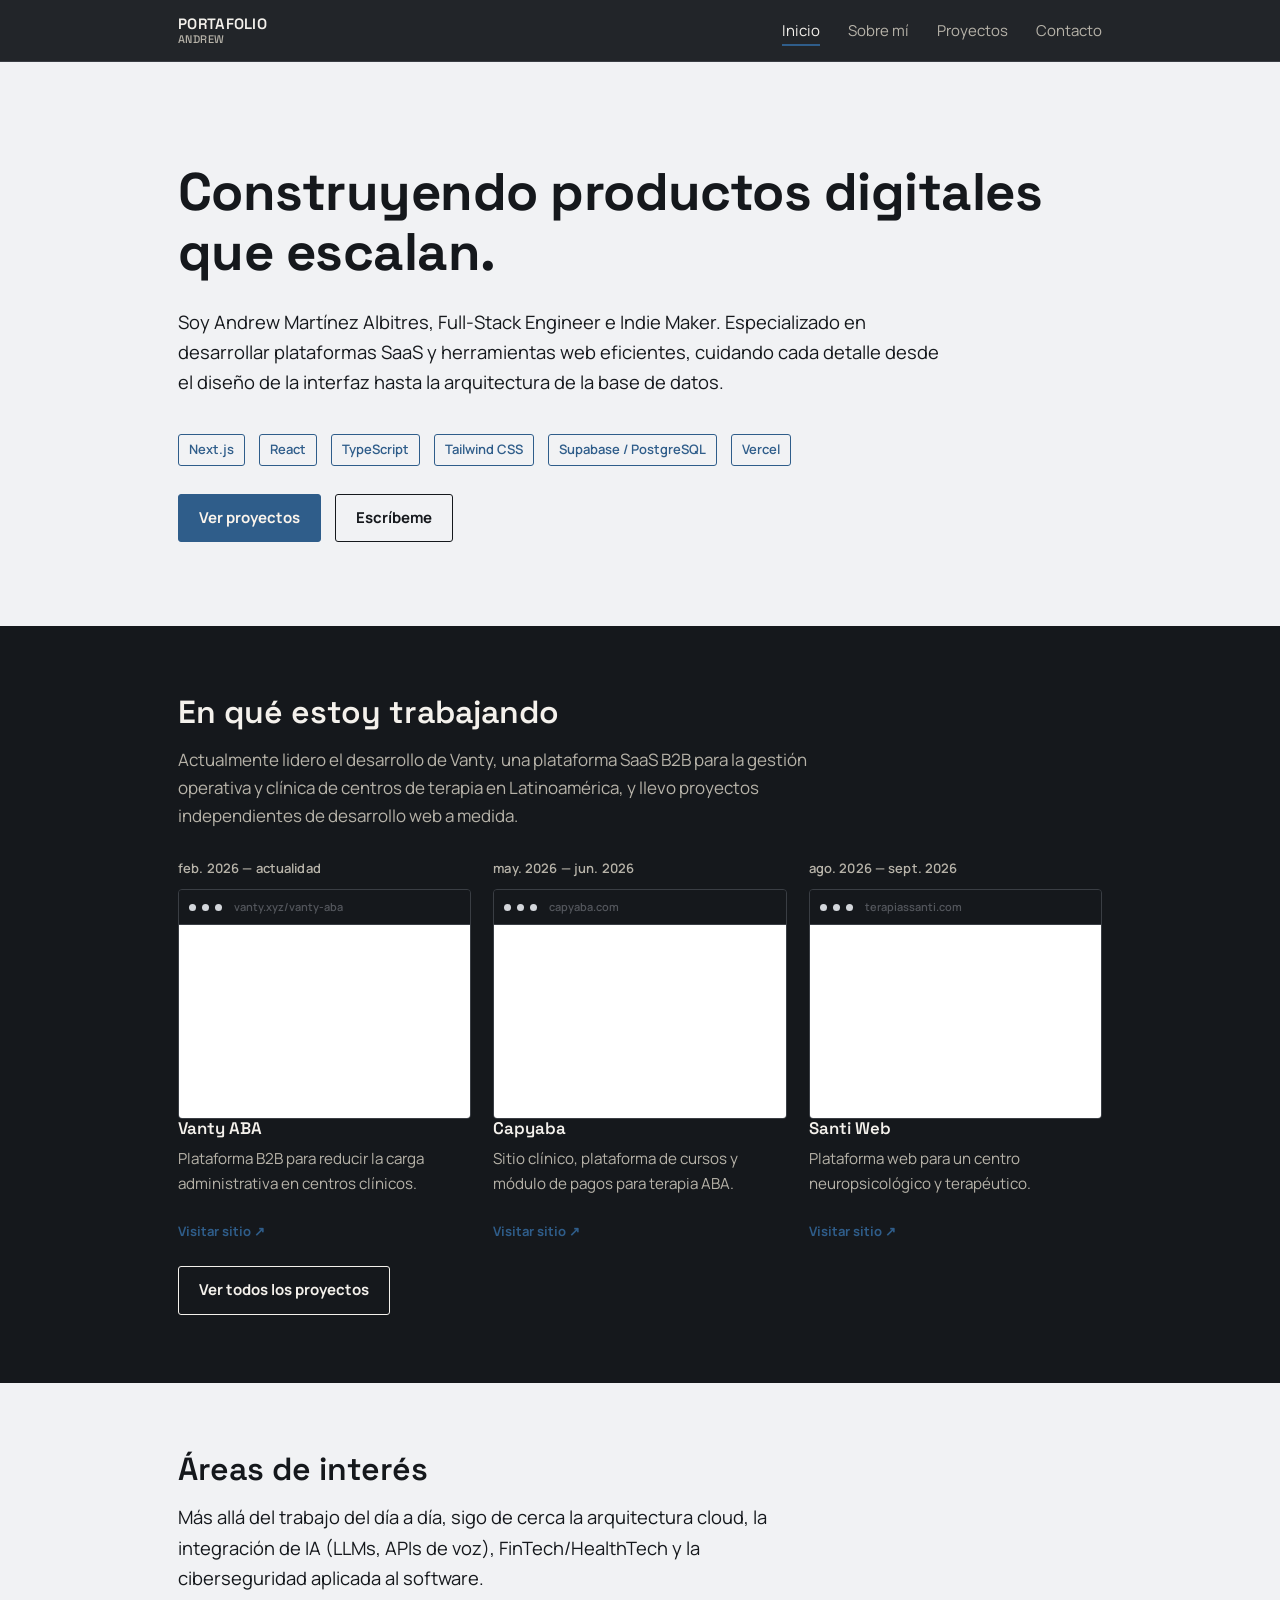
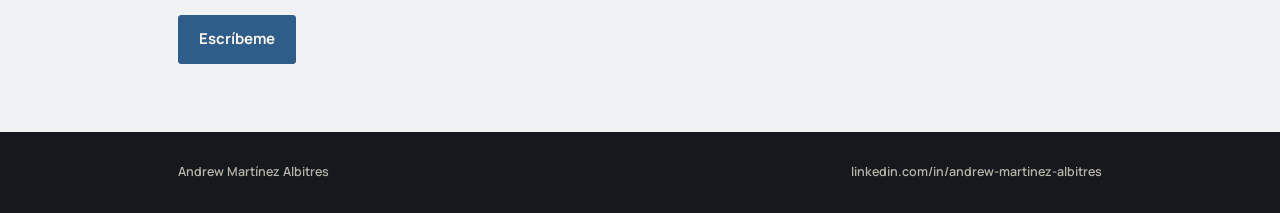
==== index.html @ e46cc7f0 "Primer commit: subiendo portafolio completo" ====
<!DOCTYPE html>
<html lang="es">
<head>
<meta charset="UTF-8">
<meta name="viewport" content="width=device-width, initial-scale=1.0">
<title>Andrew Martínez Albitres — Full-Stack Software Engineer</title>
<meta name="description" content="Portafolio de Andrew Martínez Albitres, Full-Stack Software Engineer especializado en plataformas SaaS, arquitectura de datos e integración de IA.">
<link rel="icon" type="image/png" sizes="512x512" href="img/favicon-512.png">
<link rel="icon" type="image/png" sizes="192x192" href="img/favicon-192.png">
<link rel="icon" type="image/png" sizes="32x32" href="img/favicon-32.png">
<link rel="apple-touch-icon" href="img/favicon-192.png">
<link rel="stylesheet" href="css/style.css">
</head>
<body>

<header class="site-header">
  <div class="nav-row">
    <a class="brand" href="index.html">PORTAFOLIO<span>ANDREW</span></a>
    <button class="nav-toggle" aria-label="Abrir menú" aria-expanded="false">
      <span></span><span></span><span></span>
    </button>
    <ul class="navlinks">
      <li><a href="index.html" aria-current="page">Inicio</a></li>
      <li><a href="sobre-mi.html">Sobre mí</a></li>
      <li><a href="proyectos.html">Proyectos</a></li>
      <li><a href="contacto.html">Contacto</a></li>
    </ul>
  </div>
</header>

<main>
  <section class="tone-paper">
    <div class="wrap hero hero--sin-foto">
      <div class="hero-copy">
        <h1>Construyendo productos digitales que escalan.</h1>
        <p class="lede">Soy Andrew Martínez Albitres, Full-Stack Engineer e Indie Maker. Especializado en desarrollar plataformas SaaS y herramientas web eficientes, cuidando cada detalle desde el diseño de la interfaz hasta la arquitectura de la base de datos.</p>
        <div class="stack-strip">
          <span class="tag">Next.js</span>
          <span class="tag">React</span>
          <span class="tag">TypeScript</span>
          <span class="tag">Tailwind CSS</span>
          <span class="tag">Supabase / PostgreSQL</span>
          <span class="tag">Vercel</span>
        </div>
        <div class="btn-row">
          <a class="btn primary" href="proyectos.html">Ver proyectos</a>
          <a class="btn ghost" href="contacto.html">Escríbeme</a>
        </div>
      </div>
    </div>
  </section>

  <section class="tone-ink">
    <div class="wrap">
      <h2 class="reveal">En qué estoy trabajando</h2>
      <p>Actualmente lidero el desarrollo de Vanty, una plataforma SaaS B2B para la gestión operativa y clínica de centros de terapia en Latinoamérica, y llevo proyectos independientes de desarrollo web a medida.</p>
      <div class="preview-grid">
        <article class="preview-card reveal">
          <span class="meta">feb. 2026 — actualidad</span>
          <div class="browser-frame">
            <div class="browser-bar">
              <span class="browser-dot"></span><span class="browser-dot"></span><span class="browser-dot"></span>
              <span class="browser-url">vanty.xyz/vanty-aba</span>
            </div>
            <div class="browser-viewport">
              <iframe src="https://vanty.xyz/vanty-aba" title="Vista previa de Vanty ABA" loading="lazy"></iframe>
            </div>
          </div>
          <h3>Vanty ABA</h3>
          <p>Plataforma B2B para reducir la carga administrativa en centros clínicos.</p>
          <a class="preview-open-link" href="https://vanty.xyz/vanty-aba" target="_blank" rel="noopener">Visitar sitio ↗</a>
        </article>

        <article class="preview-card reveal">
          <span class="meta">may. 2026 — jun. 2026</span>
          <div class="browser-frame">
            <div class="browser-bar">
              <span class="browser-dot"></span><span class="browser-dot"></span><span class="browser-dot"></span>
              <span class="browser-url">capyaba.com</span>
            </div>
            <div class="browser-viewport">
              <iframe src="https://capyaba.com/" title="Vista previa de Capyaba" loading="lazy"></iframe>
            </div>
          </div>
          <h3>Capyaba</h3>
          <p>Sitio clínico, plataforma de cursos y módulo de pagos para terapia ABA.</p>
          <a class="preview-open-link" href="https://capyaba.com/" target="_blank" rel="noopener">Visitar sitio ↗</a>
        </article>

        <article class="preview-card reveal">
          <span class="meta">ago. 2026 — sept. 2026</span>
          <div class="browser-frame">
            <div class="browser-bar">
              <span class="browser-dot"></span><span class="browser-dot"></span><span class="browser-dot"></span>
              <span class="browser-url">terapiassanti.com</span>
            </div>
            <div class="browser-viewport">
              <iframe src="https://www.terapiassanti.com/" title="Vista previa de Santi Web" loading="lazy"></iframe>
            </div>
          </div>
          <h3>Santi Web</h3>
          <p>Plataforma web para un centro neuropsicológico y terapéutico.</p>
          <a class="preview-open-link" href="https://www.terapiassanti.com/" target="_blank" rel="noopener">Visitar sitio ↗</a>
        </article>
      </div>
      <div class="btn-row">
        <a class="btn ghost" href="proyectos.html">Ver todos los proyectos</a>
      </div>
    </div>
  </section>

  <section class="tone-paper">
    <div class="wrap">
      <h2 class="reveal">Áreas de interés</h2>
      <p class="lede">Más allá del trabajo del día a día, sigo de cerca la arquitectura cloud, la integración de IA (LLMs, APIs de voz), FinTech/HealthTech y la ciberseguridad aplicada al software.</p>
      <div class="btn-row">
        <a class="btn primary" href="contacto.html">Escríbeme</a>
      </div>
    </div>
  </section>
</main>

<footer class="tone-ink">
  <div class="wrap">
    <span>Andrew Martínez Albitres</span>
    <a href="https://www.linkedin.com/in/andrew-martinez-albitres/" target="_blank" rel="noopener">linkedin.com/in/andrew-martinez-albitres</a>
  </div>
</footer>

<script src="js/script.js"></script>
</body>
</html>
---- css/style.css ----
@import url('https://fonts.googleapis.com/css2?family=Space+Grotesk:wght@500;600;700&family=Manrope:wght@400;500;600;700&display=swap');

/*
  Sistema de dos colores:
  - Claro (paper)  -> secciones estandar
  - Oscuro (ink)   -> secciones alternas, barra de navegacion y pie de pagina
  - Acento (signal) -> unico color de enfasis (enlaces activos, tags, bordes de foco)
*/
:root{
  --paper:#F1F2F4;
  --paper-panel:#E4E6E9;
  --ink:#15181C;
  --ink-panel:#1F2328;
  --text-on-paper:#15181C;
  --text-on-paper-soft:#53565C;
  --text-on-ink:#F4F1EC;
  --text-on-ink-soft:#B7B3A9;
  --line-on-paper:#D3D6DB;
  --line-on-ink:#3A3E44;
  --signal:#2F5D8A;
  --radius:3px;
  --maxw:980px;
  --display:'Space Grotesk', 'Segoe UI', sans-serif;
  --sans:'Manrope', -apple-system, Segoe UI, Roboto, sans-serif;
}

*{box-sizing:border-box;}
html{scroll-behavior:smooth;}
body{
  margin:0;
  background:var(--paper);
  color:var(--text-on-paper);
  font-family:var(--sans);
  font-size:17px;
  line-height:1.65;
  -webkit-font-smoothing:antialiased;
}

a{color:inherit;}
a:focus-visible, button:focus-visible{
  outline:2px solid var(--signal);
  outline-offset:3px;
}

@media (prefers-reduced-motion: reduce){
  html{scroll-behavior:auto;}
  *{animation-duration:0.001ms !important; transition-duration:0.001ms !important;}
}

.wrap{
  max-width:var(--maxw);
  margin:0 auto;
  padding:0 28px;
}

/* ---------- Sistema de tono de seccion ---------- */
section{padding:68px 0;}
.tone-paper{background:var(--paper);}
.tone-ink{background:var(--ink); color:var(--text-on-ink);}
.tone-ink h1, .tone-ink h2, .tone-ink h3{color:var(--text-on-ink);}
.tone-ink p{color:var(--text-on-ink-soft);}
.tone-ink .meta{color:var(--text-on-ink-soft);}
.tone-ink .tl-org, .tone-ink .tl-meta{color:var(--text-on-ink-soft);}
.tone-ink .timeline{border-left-color:var(--line-on-ink);}
.tone-ink .tl-item::before{border-color:var(--text-on-ink-soft); background:var(--ink);}
.tone-ink .record{border-color:var(--line-on-ink); background:var(--ink-panel);}
.tone-ink .record-head{border-color:var(--line-on-ink); background:var(--ink);}
.tone-ink .browser-frame{border-color:var(--line-on-ink); background:var(--ink-panel);}
.tone-ink .browser-bar{background:var(--ink); border-color:var(--line-on-ink);}
.tone-ink .contact-card{border-color:var(--line-on-ink); background:var(--ink-panel);}

/* ---------- Encabezado / navegacion ---------- */
.site-header{
  position:sticky;
  top:0;
  z-index:50;
  background:rgba(21,24,28,0.94);
  border-bottom:1px solid var(--line-on-ink);
}
.nav-row{
  max-width:var(--maxw);
  margin:0 auto;
  padding:16px 28px;
  display:flex;
  align-items:center;
  justify-content:space-between;
  gap:20px;
}
.brand{
  font-family:var(--display);
  font-weight:600;
  font-size:15px;
  letter-spacing:0.02em;
  text-decoration:none;
  color:var(--text-on-ink);
  line-height:1.1;
}
.brand span{
  display:block;
  font-size:11px;
  color:var(--text-on-ink-soft);
  font-weight:500;
  letter-spacing:0.04em;
}
.navlinks{
  display:flex;
  gap:28px;
  list-style:none;
  margin:0;
  padding:0;
}
.navlinks a{
  text-decoration:none;
  font-size:15px;
  color:var(--text-on-ink-soft);
  position:relative;
  padding-bottom:3px;
}
.navlinks a:hover{color:var(--text-on-ink);}
.navlinks a[aria-current="page"]{
  color:var(--text-on-ink);
  border-bottom:2px solid var(--signal);
}
.nav-toggle{
  display:none;
  background:none;
  border:1px solid var(--text-on-ink-soft);
  border-radius:var(--radius);
  width:36px;
  height:32px;
  cursor:pointer;
}
.nav-toggle span{
  display:block;
  width:16px;
  height:2px;
  background:var(--text-on-ink);
  margin:3px auto;
}

@media (max-width:720px){
  .navlinks{
    position:absolute;
    top:100%;
    left:0;
    right:0;
    background:var(--ink);
    border-bottom:1px solid var(--line-on-ink);
    flex-direction:column;
    gap:0;
    padding:8px 28px 16px;
    display:none;
  }
  .navlinks.open{display:flex;}
  .navlinks li{padding:10px 0; border-top:1px solid var(--ink-panel);}
  .nav-toggle{display:block;}
}

/* ---------- Tipografia ---------- */
h1,h2,h3{
  font-family:var(--display);
  font-weight:600;
  line-height:1.15;
  margin:0 0 0.45em;
  color:var(--text-on-paper);
}
h1{font-size:clamp(2.1rem, 4.5vw, 3.3rem); font-weight:700; letter-spacing:-0.01em;}
h2{font-size:clamp(1.5rem, 3vw, 2rem);}
h3{font-size:1.2rem;}
p{margin:0 0 1em; max-width:66ch; color:var(--text-on-paper-soft);}
.lede{font-size:1.15rem; color:var(--text-on-paper); max-width:54ch;}

.tag{
  display:inline-block;
  font-family:var(--sans);
  font-weight:600;
  font-size:13px;
  color:var(--signal);
  background:transparent;
  border:1px solid var(--signal);
  border-radius:var(--radius);
  padding:4px 10px;
  margin:0 6px 6px 0;
  transition:background-color .2s ease, color .2s ease;
}
.tag:hover{background:var(--signal); color:#FBF4EC;}
.tone-ink .tag{color:var(--signal); border-color:var(--signal);}

.meta{
  font-family:var(--sans);
  font-weight:600;
  font-size:13px;
  letter-spacing:0.01em;
  color:var(--text-on-paper-soft);
}

/* Ajustes de encabezados: cuando una etiqueta hN se usa por semantica
   pero debe mantener una apariencia compacta, no de titular */
h3.tl-role{
  font-family:var(--sans);
  font-size:1.02rem;
  font-weight:700;
  margin:0;
  color:var(--text-on-paper);
}
.tone-ink h3.tl-role{color:var(--text-on-ink);}
h2.rec-name{
  font-family:var(--display);
  font-size:1.15rem;
  font-weight:600;
  margin:0;
}

/* ---------- Botones ---------- */
.btn{
  display:inline-flex;
  align-items:center;
  gap:8px;
  font-family:var(--sans);
  font-weight:700;
  font-size:15px;
  text-decoration:none;
  padding:11px 20px;
  border-radius:var(--radius);
  border:1.5px solid currentColor;
  color:var(--text-on-paper);
  background:transparent;
  transition:transform .18s ease, opacity .18s ease, color .18s ease, border-color .18s ease;
}
.btn:hover{transform:translateY(-2px);}
.btn:active{transform:translateY(0);}
.btn.primary{
  background:var(--signal);
  color:#FBF4EC;
  border-color:var(--signal);
}
.btn.primary:hover{opacity:0.88;}
.btn.ghost:hover{color:var(--signal); border-color:var(--signal);}
.tone-ink .btn{color:var(--text-on-ink);}
.tone-ink .btn.primary{color:#FBF4EC;}
.btn-row{display:flex; gap:14px; flex-wrap:wrap; margin-top:22px;}

/* ---------- Seccion principal de bienvenida ---------- */
.hero{
  display:grid;
  grid-template-columns:1.15fr 0.85fr;
  gap:48px;
  align-items:center;
  padding-top:16px;
}
@media (max-width:860px){
  .hero{grid-template-columns:1fr;}
}
/* Variante sin foto: el texto ocupa todo el ancho disponible */
.hero.hero--sin-foto{
  grid-template-columns:1fr;
  padding-top:32px;
  padding-bottom:16px;
}
.hero--sin-foto .hero-copy{
  max-width:none;
  width:100%;
}
.hero--sin-foto .lede{
  max-width:70ch;
}
.stack-strip{
  display:flex;
  flex-wrap:wrap;
  gap:8px;
  padding:18px 0 0;
}

/* Foto de perfil: recorte sin fondo, flotando junto a un acento circular difuso */
.hero-photo-wrap{
  position:relative;
  height:100%;
  min-height:340px;
  display:flex;
  align-items:flex-end;
  justify-content:center;
}
.hero-photo-wrap::before{
  content:"";
  position:absolute;
  top:6%;
  left:50%;
  transform:translateX(-50%);
  width:78%;
  aspect-ratio:1;
  max-width:340px;
  border-radius:50%;
  background:radial-gradient(circle, var(--signal) 0%, transparent 72%);
  opacity:0.22;
  z-index:0;
}
.hero-photo{
  position:relative;
  z-index:1;
  width:100%;
  max-width:340px;
  height:auto;
  display:block;
  filter:drop-shadow(0 18px 26px rgba(21,24,28,0.28));
}
@media (max-width:860px){
  .hero-photo-wrap{min-height:260px; margin-top:12px;}
  .hero-photo{max-width:240px;}
}

/* ---------- Tarjetas de vista previa de proyectos (inicio) ---------- */
.preview-grid{
  display:grid;
  grid-template-columns:repeat(3,1fr);
  gap:22px;
  margin-top:28px;
}
.preview-card{transition:transform .25s ease;}
.preview-card:hover{transform:translateY(-4px);}
.preview-card h3{margin-bottom:8px; font-size:1.05rem;}
.preview-card p{font-size:0.95rem;}
.preview-card .meta{margin-bottom:10px; display:block;}
@media (max-width:780px){
  .preview-grid{grid-template-columns:1fr;}
}

/* ---------- Linea de tiempo (Sobre mi) ---------- */
.timeline{
  position:relative;
  margin-top:24px;
  padding-left:24px;
  border-left:1.5px solid var(--line-on-paper);
}
.tl-item{
  position:relative;
  padding-bottom:34px;
}
.tl-item:last-child{padding-bottom:0;}
.tl-item::before{
  content:"";
  position:absolute;
  left:-29px;
  top:5px;
  width:9px;
  height:9px;
  border-radius:50%;
  background:var(--paper);
  border:2px solid var(--text-on-paper-soft);
}
.tl-item.current::before{
  border-color:var(--signal);
  background:var(--signal);
}
.tl-meta{font-family:var(--sans); font-weight:600; font-size:12.5px; color:var(--text-on-paper-soft); margin:2px 0 8px;}
.tl-org{color:var(--text-on-paper-soft); font-size:0.95rem;}
.tl-item p{font-size:0.97rem; margin-bottom:6px;}

/* ---------- Registros de proyectos (Proyectos) ---------- */
.record{
  border:1px solid var(--line-on-paper);
  margin-bottom:26px;
  background:var(--paper-panel);
  transition:transform .25s ease, box-shadow .25s ease;
}
.record:hover{transform:translateY(-3px); box-shadow:0 14px 30px -18px rgba(21,24,28,0.3);}
.record-head{
  display:flex;
  justify-content:space-between;
  align-items:baseline;
  flex-wrap:wrap;
  gap:10px;
  padding:16px 22px;
  border-bottom:1px solid var(--line-on-paper);
}
.record-head .meta{font-size:12.5px;}
.record-body{padding:22px; display:grid; grid-template-columns:0.95fr 1.15fr; gap:28px; align-items:center;}
.record-body .record-text p{font-size:0.97rem;}
.record-preview{width:100%;}
@media (max-width:760px){
  .record-body{grid-template-columns:1fr;}
}
.record-fields{
  display:grid;
  grid-template-columns:110px 1fr;
  gap:8px 16px;
  margin:14px 0 0;
  font-size:0.93rem;
}
.record-fields dt{font-family:var(--sans); font-weight:700; font-size:12.5px; color:var(--text-on-paper-soft);}
.record-fields dd{margin:0 0 4px; color:var(--text-on-paper);}
.tone-ink .record-fields dd{color:var(--text-on-ink);}

/* Etiquetas de caso de estudio: El problema / Mi solucion / El resultado */
.case-label{
  font-family:var(--sans);
  font-weight:700;
  font-size:12px;
  text-transform:uppercase;
  letter-spacing:0.04em;
  color:var(--signal);
  margin:16px 0 4px;
}
.case-label:first-child{margin-top:0;}

.proj-jump{
  display:flex;
  gap:10px;
  flex-wrap:wrap;
  margin:22px 0 0;
  padding:0;
  list-style:none;
}
.proj-jump a{
  font-family:var(--sans);
  font-weight:700;
  font-size:13.5px;
  text-decoration:none;
  border:1.5px solid var(--signal);
  padding:8px 16px;
  border-radius:999px;
  color:var(--signal);
  background:transparent;
  transition:background-color .18s ease, color .18s ease, transform .18s ease;
}
.proj-jump a:hover{background:var(--signal); color:#FBF4EC; transform:translateY(-2px);}

/* Evita que el encabezado fijo tape el contenido al saltar entre secciones */
section[id]{scroll-margin-top:90px;}

/* ---------- Vista previa de sitio en vivo (marco de navegador) ---------- */
.preview-open-link{
  display:inline-block;
  margin-top:10px;
  font-family:var(--sans);
  font-weight:700;
  font-size:13px;
  text-decoration:none;
  color:var(--signal);
}
.preview-open-link:hover{text-decoration:underline;}

.browser-frame{
  border:1px solid var(--line-on-paper);
  border-radius:4px;
  overflow:hidden;
  background:#fff;
}
.browser-bar{
  display:flex;
  align-items:center;
  gap:6px;
  padding:8px 10px;
  background:var(--paper-panel);
  border-bottom:1px solid var(--line-on-paper);
}
.browser-dot{
  width:7px;
  height:7px;
  border-radius:50%;
  background:var(--line-on-paper);
}
.browser-url{
  font-family:var(--sans);
  font-weight:600;
  font-size:11px;
  color:var(--text-on-paper-soft);
  margin-left:6px;
  overflow:hidden;
  text-overflow:ellipsis;
  white-space:nowrap;
}
.browser-viewport{
  position:relative;
  width:100%;
  padding-top:66%;
  background:#fff;
  overflow:hidden;
}

/* En Proyectos: la vista previa mantiene proporcion de escritorio normal,
   centrada junto al texto (sin estirarse a su alto completo) */
.record-preview{align-self:center;}
.browser-viewport iframe{
  position:absolute;
  top:0;
  left:0;
  width:400%;
  height:400%;
  transform:scale(0.25);
  transform-origin:0 0;
  border:0;
  pointer-events:none;
}

/* ---------- Contacto ---------- */
.contact-grid{
  display:grid;
  grid-template-columns:repeat(2, 1fr);
  gap:24px;
}
@media (max-width:600px){
  .contact-grid{grid-template-columns:1fr;}
}
.contact-card{
  border:1px solid var(--line-on-paper);
  padding:26px;
  background:var(--paper-panel);
}
.contact-card .meta{margin-bottom:10px; display:block;}

/* ---------- Pie de pagina ---------- */
footer{
  padding:30px 0;
}
footer .wrap{
  display:flex;
  justify-content:space-between;
  flex-wrap:wrap;
  gap:12px;
  font-family:var(--sans);
  font-weight:600;
  font-size:12.5px;
  color:var(--text-on-ink-soft);
}
footer a{text-decoration:none; color:var(--text-on-ink-soft);}
footer a:hover{color:var(--signal);}

/* ---------- Animacion al hacer scroll ---------- */
.reveal{
  opacity:0;
  transform:translateY(18px);
  transition:opacity .6s ease, transform .6s ease;
}
.reveal.in-view{
  opacity:1;
  transform:none;
}

/* Aparicion inicial del bloque de bienvenida (sin esperar el scroll) */
.hero-copy, .hero-photo-wrap{
  animation:aparecer .7s ease both;
}
.hero-photo-wrap{animation-delay:.15s;}

@keyframes aparecer{
  from{opacity:0; transform:translateY(14px);}
  to{opacity:1; transform:none;}
}
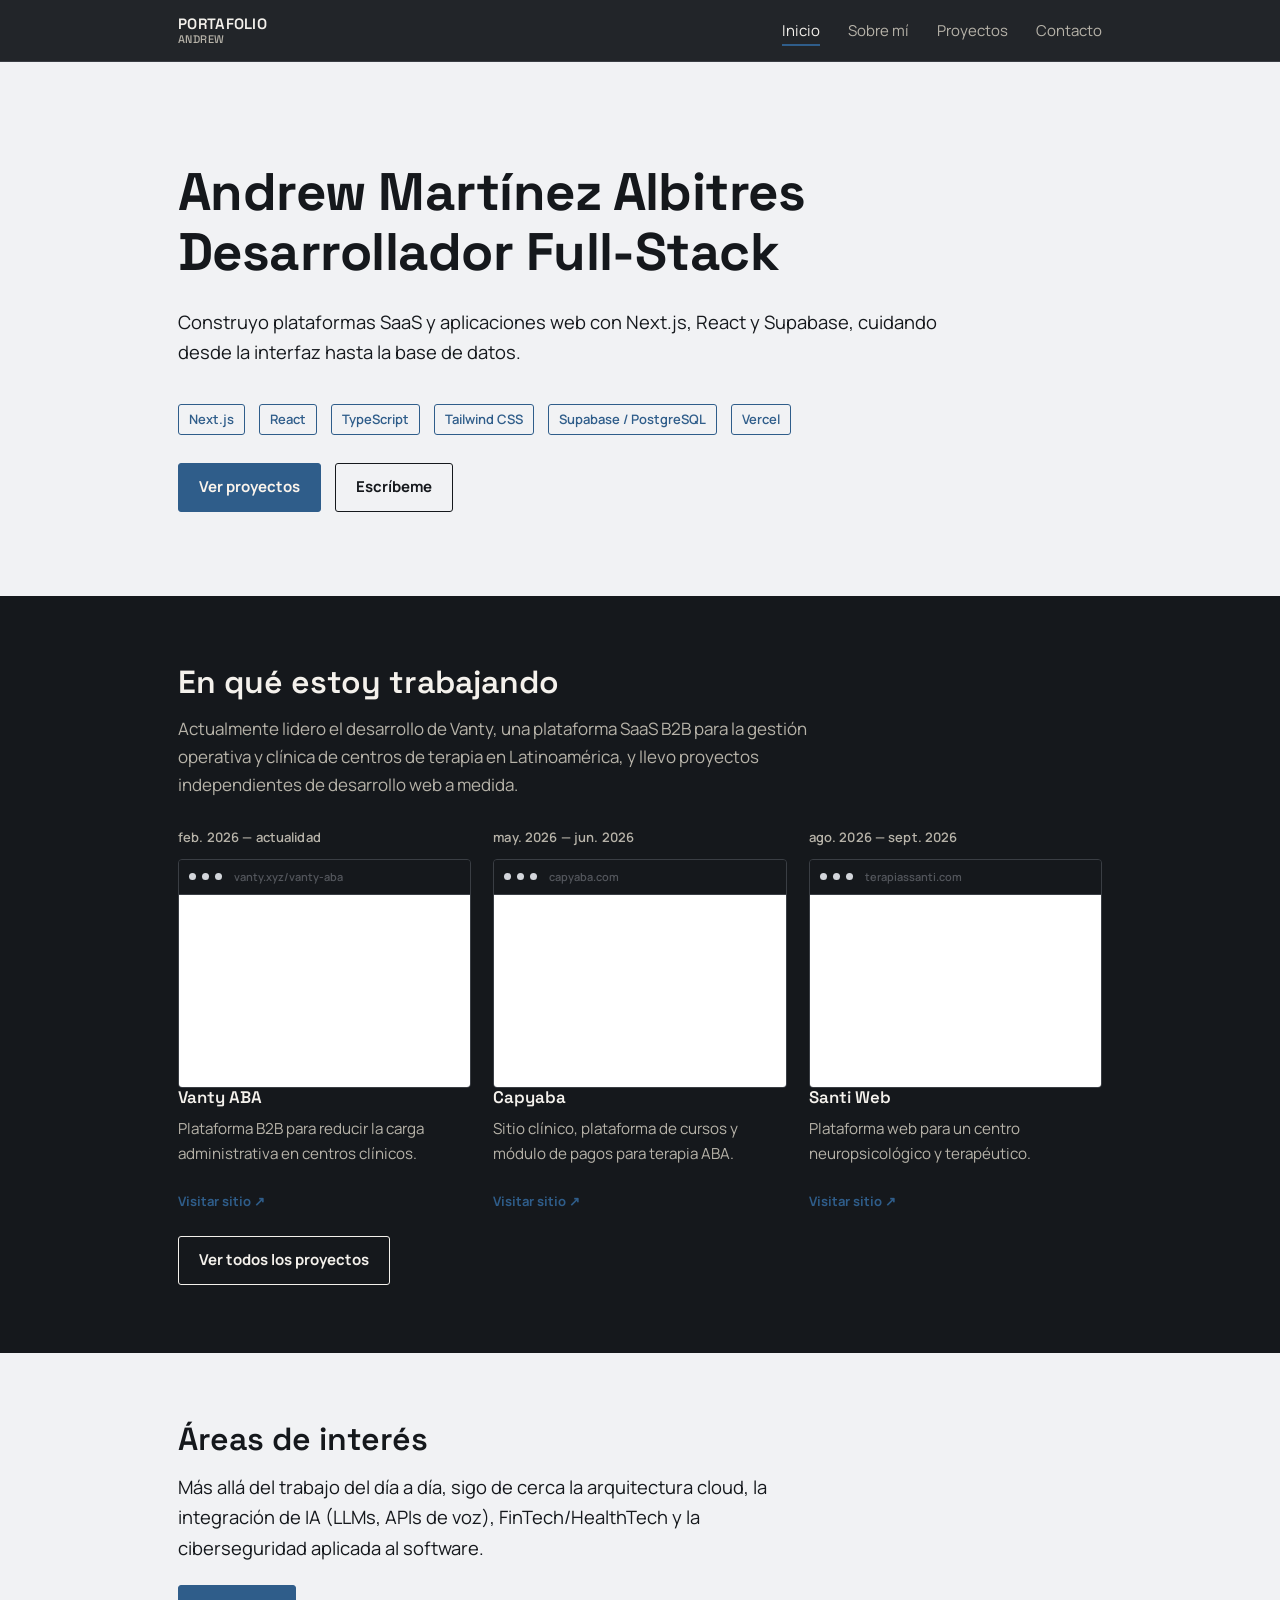
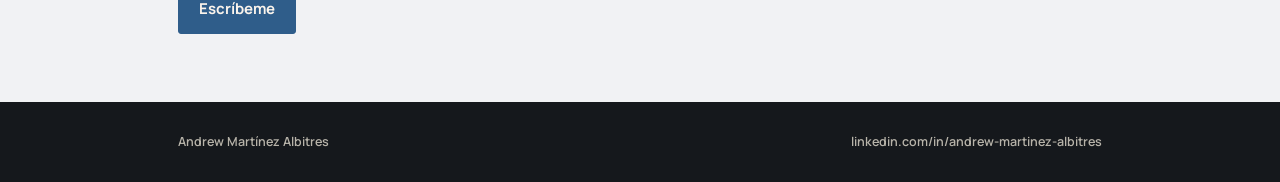
==== commit d9a81120: "sklskl" ====
--- a/index.html
+++ b/index.html
@@ -16,15 +16,17 @@
 <header class="site-header">
   <div class="nav-row">
     <a class="brand" href="index.html">PORTAFOLIO<span>ANDREW</span></a>
-    <button class="nav-toggle" aria-label="Abrir menú" aria-expanded="false">
-      <span></span><span></span><span></span>
-    </button>
-    <ul class="navlinks">
-      <li><a href="index.html" aria-current="page">Inicio</a></li>
-      <li><a href="sobre-mi.html">Sobre mí</a></li>
-      <li><a href="proyectos.html">Proyectos</a></li>
-      <li><a href="contacto.html">Contacto</a></li>
-    </ul>
+    <nav aria-label="Navegación principal">
+      <button class="nav-toggle" aria-label="Abrir menú" aria-expanded="false">
+        <span></span><span></span><span></span>
+      </button>
+      <ul class="navlinks">
+        <li><a href="index.html" aria-current="page">Inicio</a></li>
+        <li><a href="sobre-mi.html">Sobre mí</a></li>
+        <li><a href="proyectos.html">Proyectos</a></li>
+        <li><a href="contacto.html">Contacto</a></li>
+      </ul>
+    </nav>
   </div>
 </header>
 
@@ -32,8 +34,8 @@
   <section class="tone-paper">
     <div class="wrap hero hero--sin-foto">
       <div class="hero-copy">
-        <h1>Construyendo productos digitales que escalan.</h1>
-        <p class="lede">Soy Andrew Martínez Albitres, Full-Stack Engineer e Indie Maker. Especializado en desarrollar plataformas SaaS y herramientas web eficientes, cuidando cada detalle desde el diseño de la interfaz hasta la arquitectura de la base de datos.</p>
+        <h1>Andrew Martínez Albitres<br>Desarrollador Full-Stack</h1>
+        <p class="lede">Construyo plataformas SaaS y aplicaciones web con Next.js, React y Supabase, cuidando desde la interfaz hasta la base de datos.</p>
         <div class="stack-strip">
           <span class="tag">Next.js</span>
           <span class="tag">React</span>
--- a/css/style.css
+++ b/css/style.css
@@ -324,6 +324,29 @@
   .preview-grid{grid-template-columns:1fr;}
 }
 
+/* ---------- Tarjetas de certificaciones (Sobre mi) ---------- */
+.cert-grid{
+  display:grid;
+  grid-template-columns:repeat(2, 1fr);
+  gap:20px;
+  margin-top:24px;
+}
+@media (max-width:700px){
+  .cert-grid{grid-template-columns:1fr;}
+}
+.cert-card{
+  border:1px solid var(--line-on-ink);
+  background:var(--ink-panel);
+  padding:20px;
+  transition:transform .25s ease;
+}
+.tone-paper .cert-card{border-color:var(--line-on-paper); background:var(--paper-panel);}
+.cert-card:hover{transform:translateY(-3px);}
+.cert-card h3{font-size:1.02rem; margin-bottom:6px;}
+.cert-issuer{font-size:0.92rem; margin-bottom:2px;}
+.cert-meta{font-family:var(--sans); font-weight:600; font-size:12.5px; color:var(--text-on-ink-soft); margin-bottom:10px;}
+.tone-paper .cert-meta{color:var(--text-on-paper-soft);}
+
 /* ---------- Linea de tiempo (Sobre mi) ---------- */
 .timeline{
   position:relative;
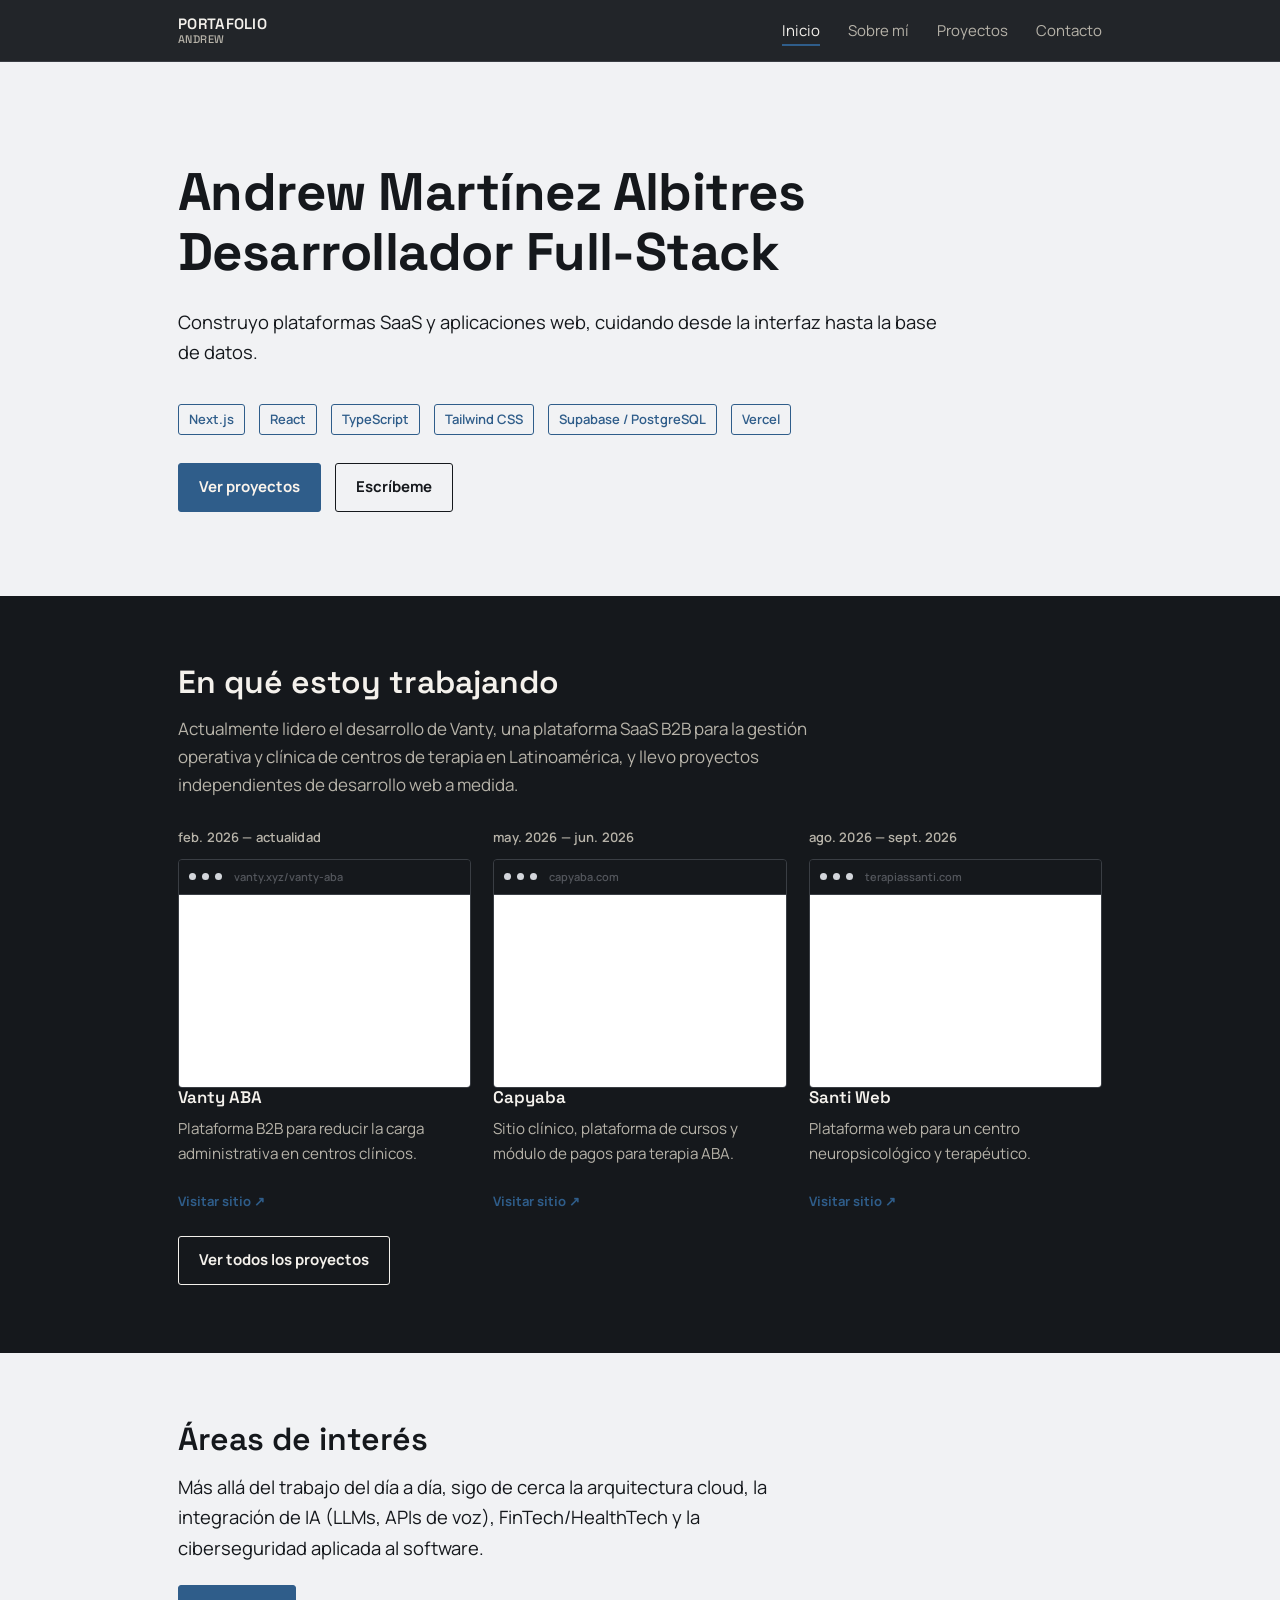
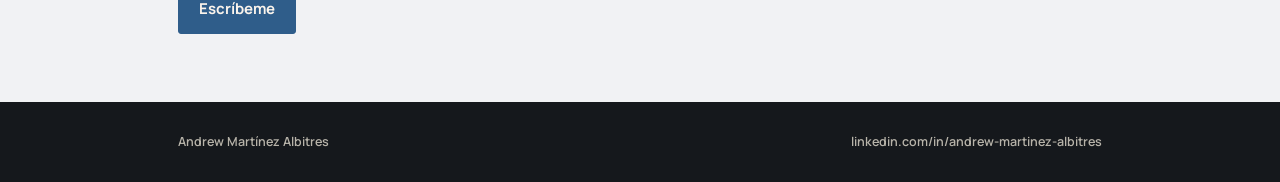
==== commit 12fa2763: "sklskl" ====
--- a/index.html
+++ b/index.html
@@ -35,7 +35,7 @@
     <div class="wrap hero hero--sin-foto">
       <div class="hero-copy">
         <h1>Andrew Martínez Albitres<br>Desarrollador Full-Stack</h1>
-        <p class="lede">Construyo plataformas SaaS y aplicaciones web con Next.js, React y Supabase, cuidando desde la interfaz hasta la base de datos.</p>
+        <p class="lede">Construyo plataformas SaaS y aplicaciones web, cuidando desde la interfaz hasta la base de datos.</p>
         <div class="stack-strip">
           <span class="tag">Next.js</span>
           <span class="tag">React</span>
